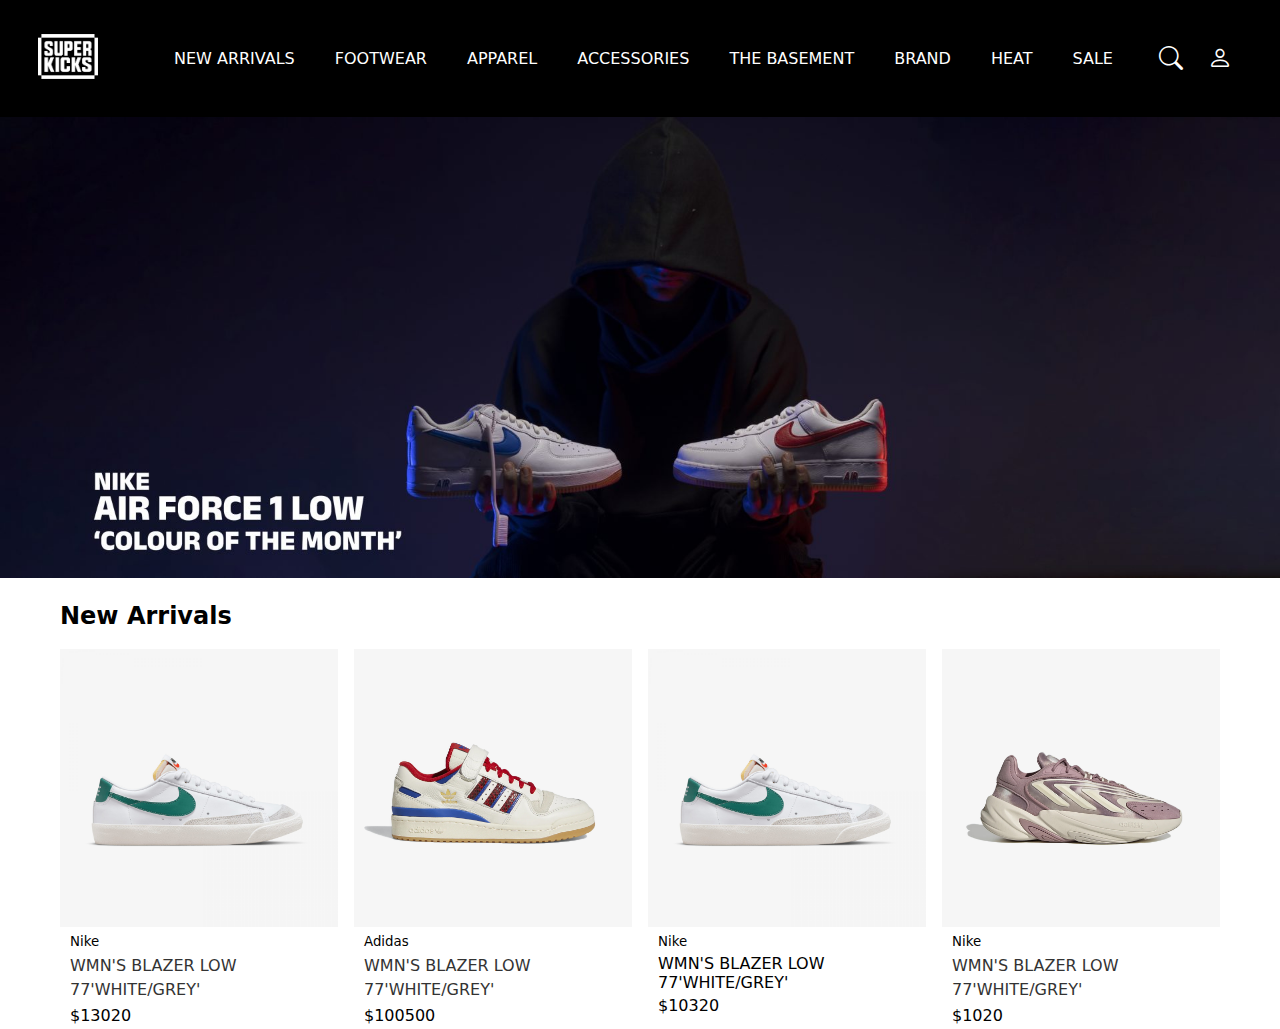
==== super.html @ 25f19853 "v1." ====
<!DOCTYPE html>
<html lang="en">
<head>
    <meta charset="UTF-8">
    <meta http-equiv="X-UA-Compatible" content="IE=edge">
    <meta name="viewport" content="width=device-width, initial-scale=1.0">
    <title>Document</title>
    <link rel="stylesheet" href="super.css">
</head>
<body>
        <nav class="super-nav-link">
            <div class="logo">
            <img src="./img/squarelogo-1.png_x14485" alt="" class="reSize">
        </div>
            
            <ul class="nav-link">
                <li><a href="">NEW ARRIVALS</a></li>
                <li><a href="">FOOTWEAR</a></li>
                <li><a href="">APPAREL</a></li>
                <li><a href="">ACCESSORIES</a></li>
                <li><a href="">THE BASEMENT</a></li>
                <li><a href="">BRAND</a></li>
                <li><a href="">HEAT</a></li>
                <li><a href="">SALE</a></li> 
            </ul>

            <div class="searchUser">
                <i class="bi bi-search col"></i>
                <i class="bi bi-person col"></i>
            </div>
        </nav>

        <section>
            <div class="inner-container">
                <img src="./img/2.jpg" alt="" class="reSize">
            </div>
        </section>

        <section class="outer-card">
            <h2>New Arrivals</h2>
        <div class="wrap-all">
           
            <div class="inner-card">
                <img src="./img/DC4769-112.jpg_x14485" alt="" class="reSize">
                <div class="content">
                    <small class="pm m-5">Nike</small>
                    <div class="pm m-5 col-grey">WMN'S BLAZER LOW 77'WHITE/GREY'</div>
                    <P class="pm m-5">$13020</P>
                </div>
            </div>
            <div class="inner-card">
                <img src="./img/GV9606.jpg_x14485" alt="" class="reSize">
                <div class="content">
                    <small class="pm m-5">Adidas</small>
                    <div class="pm m-5 col-grey">WMN'S BLAZER LOW 77'WHITE/GREY'</div>
                    <P class="pm m-5">$100500</P>
                </div>
            </div>
            <div class="inner-card">
                <img src="./img/DC4769-112.jpg_x14485" alt="" class="reSize">
                <div class="content">
                    <small class="pm m-5">Nike</small>
                    <div class="pm m-5">WMN'S BLAZER LOW 77'WHITE/GREY'</div>
                    <P class="pm m-5">$10320</P>
                </div>
            </div>
            <div class="inner-card">
                <img src="./img/GX1988.jpg_x14485" alt="" class="reSize">
                <div class="content">
                    <small class="pm m-5">Nike</small>
                    <div class="pm m-5 col-grey">WMN'S BLAZER LOW 77'WHITE/GREY'</div>
                    <P class="pm m-5">$1020</P>
                </div>
            </div>
        </div>
        </section>
    
    <script src="./App.js"></script>
</body>
</html>
---- super.css ----
/* using icons from bootstrap */
@import url("https://cdn.jsdelivr.net/npm/bootstrap-icons@1.9.1/font/bootstrap-icons.css");

.pm{
    margin:0px;
    padding:0px;
}
body{
    margin:0px;
    padding:0px;
    font-family: system-ui;
}
.logo{
    width:60px;
}
.reSize{
    width:100%;
}
.nav-link li a{
    text-decoration: none;
    color:white;
    padding:8px 20px;
}
.nav-link{
    display: flex;
    list-style: none;
}
.super-nav-link{
    position: sticky;
    top:0;
    height:13vh;
    background-color: black;
    display: flex;
    justify-content: space-between;
    align-items: center;
    padding:0px 38px;

}
.col{
    color:#fff;
    font-size: 24px;
    padding:0px 10px;
}
.inner-card{
    width:324px;
}

.m-5{
    margin:4px 0px;
}
.outer-card{
    /* margin:0px 4%; */
    padding:0px 60px;
}
.wrap-all{
    display: flex;
    gap:1rem;
}
.content{
    padding:0px 10px;
}
.col-grey{
    color: #333333;
    font-size: 16px;
    line-height: 24px;
}
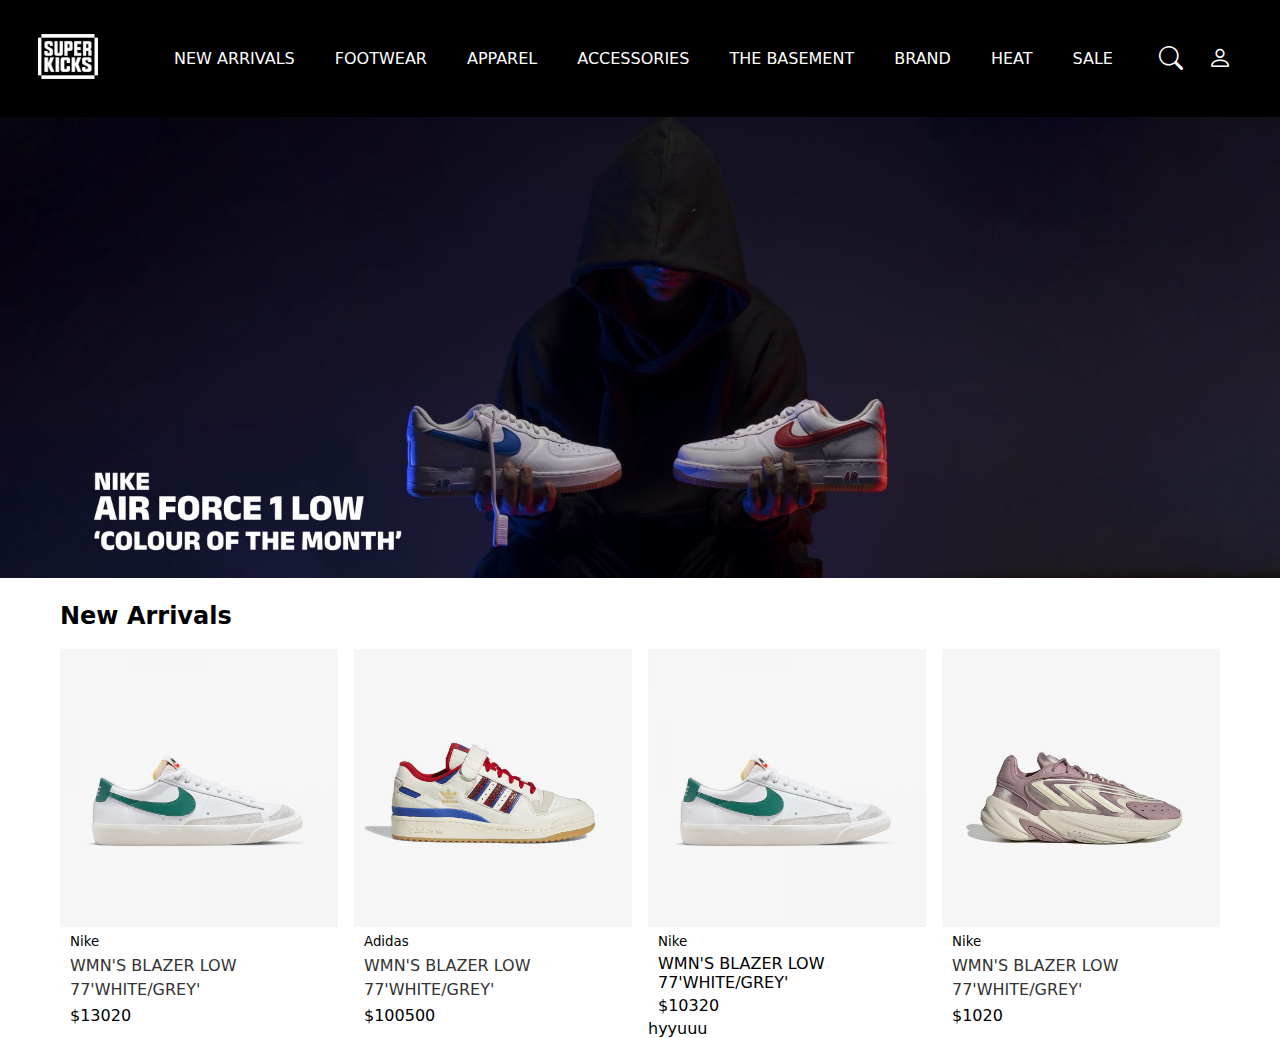
==== commit ed0e56d3: "done" ====
--- a/super.html
+++ b/super.html
@@ -63,6 +63,7 @@
                     <div class="pm m-5">WMN'S BLAZER LOW 77'WHITE/GREY'</div>
                     <P class="pm m-5">$10320</P>
                 </div>
+                hyyuuu
             </div>
             <div class="inner-card">
                 <img src="./img/GX1988.jpg_x14485" alt="" class="reSize">
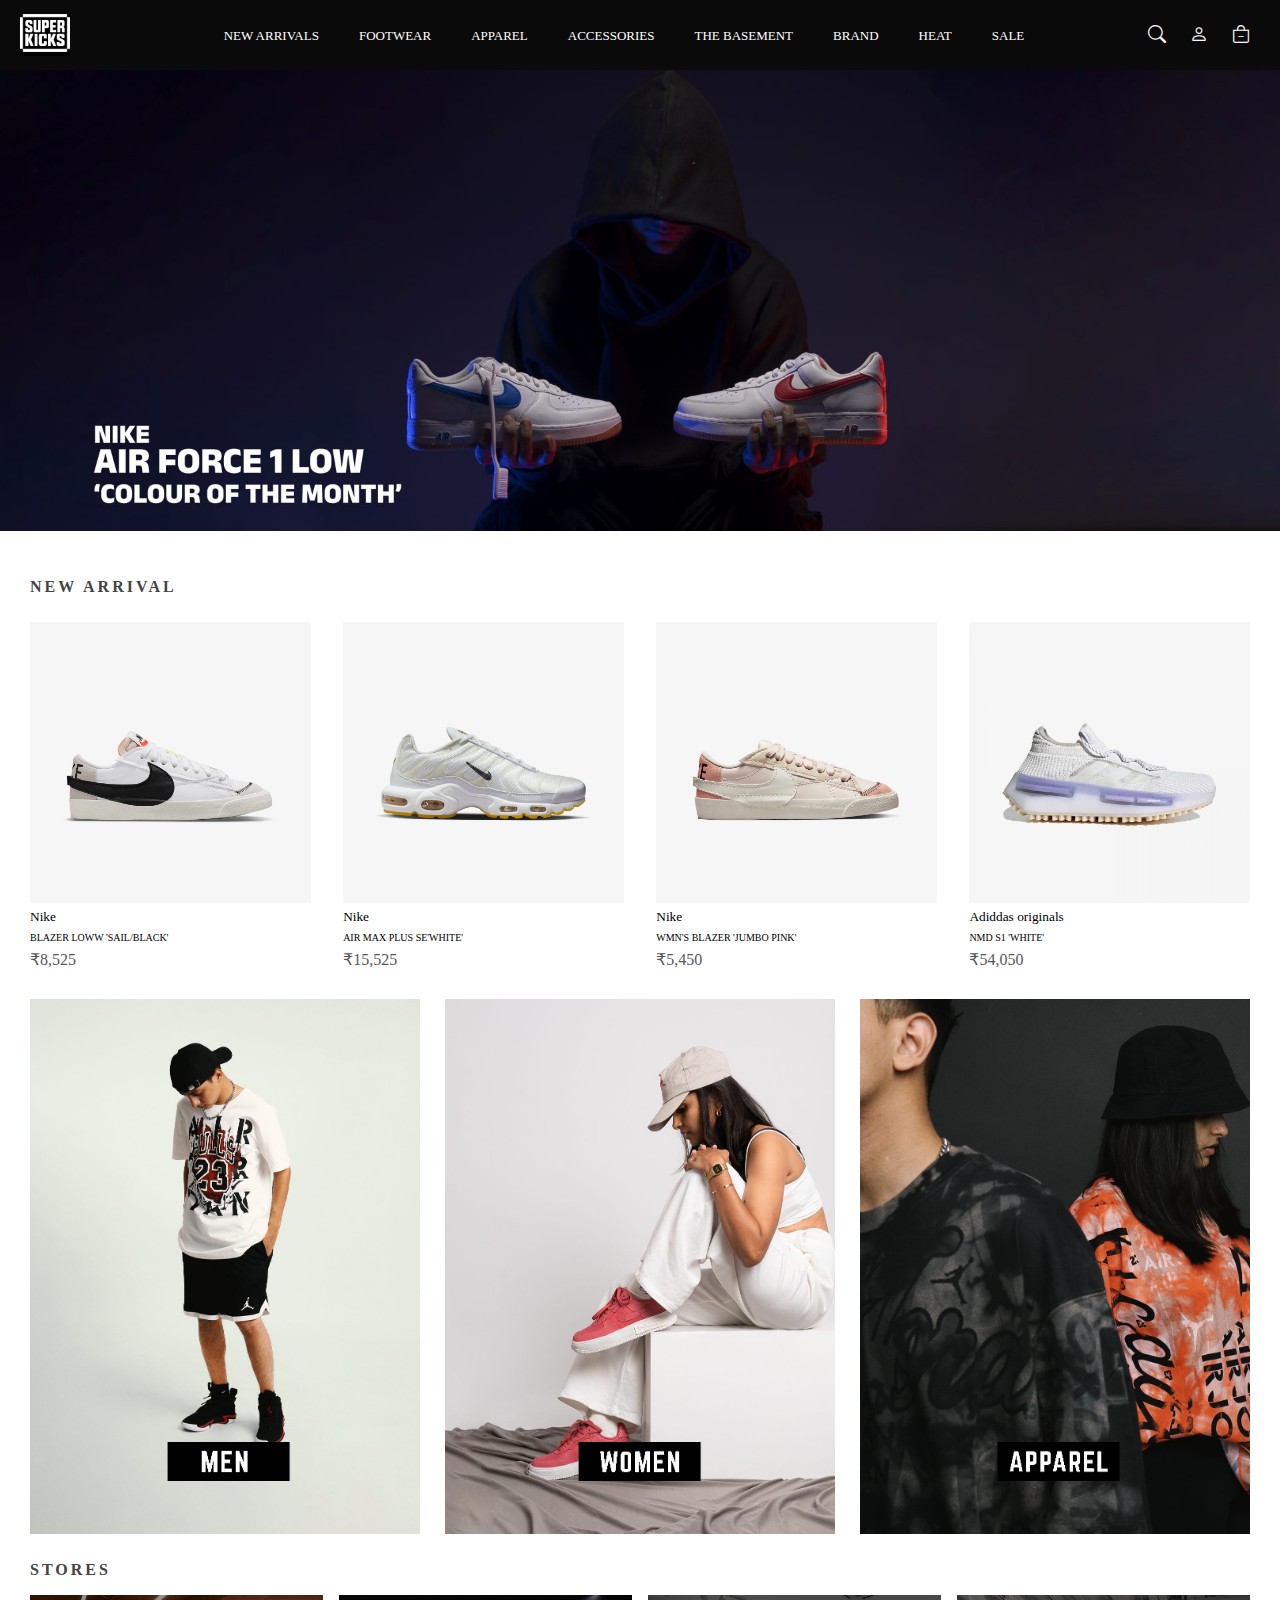
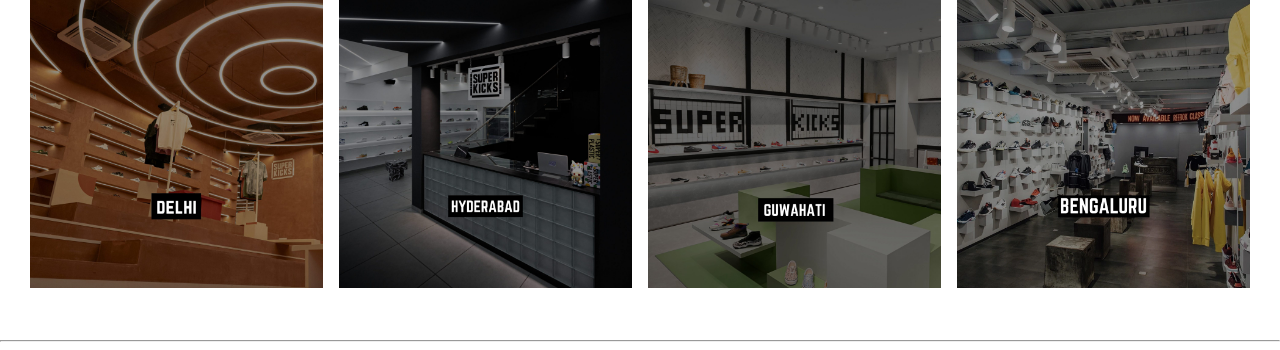
==== commit e965d532: "v1" ====
--- a/super.html
+++ b/super.html
@@ -1,81 +1,129 @@
 <!DOCTYPE html>
 <html lang="en">
+
 <head>
     <meta charset="UTF-8">
     <meta http-equiv="X-UA-Compatible" content="IE=edge">
     <meta name="viewport" content="width=device-width, initial-scale=1.0">
+    <link rel="stylesheet" href="super.css">
     <title>Document</title>
-    <link rel="stylesheet" href="super.css">
+    <!-- CSS only -->
+    <!-- <link href="https://cdn.jsdelivr.net/npm/bootstrap@5.2.1/dist/css/bootstrap.min.css" rel="stylesheet"
+        integrity="sha384-iYQeCzEYFbKjA/T2uDLTpkwGzCiq6soy8tYaI1GyVh/UjpbCx/TYkiZhlZB6+fzT" crossorigin="anonymous"> -->
+
 </head>
-<body>
-        <nav class="super-nav-link">
-            <div class="logo">
-            <img src="./img/squarelogo-1.png_x14485" alt="" class="reSize">
+
+<body onload="loading()">
+    <div class="loading">
+
+    </div>
+    <nav>
+        <div class="nav-logo">
+            <img src="./super.assest/asset 0.png" alt="logo" class="reSize-img">
         </div>
-            
-            <ul class="nav-link">
-                <li><a href="">NEW ARRIVALS</a></li>
-                <li><a href="">FOOTWEAR</a></li>
-                <li><a href="">APPAREL</a></li>
-                <li><a href="">ACCESSORIES</a></li>
-                <li><a href="">THE BASEMENT</a></li>
-                <li><a href="">BRAND</a></li>
-                <li><a href="">HEAT</a></li>
-                <li><a href="">SALE</a></li> 
-            </ul>
 
-            <div class="searchUser">
-                <i class="bi bi-search col"></i>
-                <i class="bi bi-person col"></i>
-            </div>
-        </nav>
+        <ul class="nav-links">
+            <li><a href="">NEW ARRIVALS</a></li>
+            <li><a href="">FOOTWEAR</a></li>
+            <li><a href="">APPAREL</a></li>
+            <li><a href="">ACCESSORIES</a></li>
+            <li><a href="">THE BASEMENT</a></li>
+            <li><a href="">BRAND</a></li>
+            <li><a href="">HEAT</a></li>
+            <li><a href="">SALE</a></li>
+        </ul>
 
-        <section>
-            <div class="inner-container">
-                <img src="./img/2.jpg" alt="" class="reSize">
-            </div>
-        </section>
+        <div class="nav-icons">
+            <i class="bi bi-search text-light"></i>
+            <i class="bi bi-person text-light"></i>
+            <i class="bi bi-bag-dash text-light"></i>
+        </div>
+    </nav>
 
-        <section class="outer-card">
-            <h2>New Arrivals</h2>
-        <div class="wrap-all">
-           
+    <header>
+        <div class="header-img" id="get-image">
+            <img src="./super.assest/asset 12.jpeg" alt="" class="reSize-img">
+        </div>
+    </header>
+    <div class="wrap-all-section">
+    <section class="m-5">
+
+            <h2 class="content">NEW ARRIVAL</h2>
+        
+        <div class="flex-wrap-card">
             <div class="inner-card">
-                <img src="./img/DC4769-112.jpg_x14485" alt="" class="reSize">
-                <div class="content">
-                    <small class="pm m-5">Nike</small>
-                    <div class="pm m-5 col-grey">WMN'S BLAZER LOW 77'WHITE/GREY'</div>
-                    <P class="pm m-5">$13020</P>
+                <img src="./super.assest/asset 3.webp" alt="" class="reSize-img">
+                <div class="card-content">
+                    <small class="">Nike</small>
+                    <div class="card-p">BLAZER LOWW 'SAIL/BLACK'</div>
+                    <span class="col-lg">₹8,525</span>
                 </div>
             </div>
             <div class="inner-card">
-                <img src="./img/GV9606.jpg_x14485" alt="" class="reSize">
-                <div class="content">
-                    <small class="pm m-5">Adidas</small>
-                    <div class="pm m-5 col-grey">WMN'S BLAZER LOW 77'WHITE/GREY'</div>
-                    <P class="pm m-5">$100500</P>
+                <img src="./super.assest/asset 4.webp" alt="" class="reSize-img">
+                <div class="card-content">
+                    <small class="">Nike</small>
+                    <div class="card-p">AIR MAX PLUS SE'WHITE'</div>
+                    <span class="col-lg">₹15,525</span>
                 </div>
             </div>
             <div class="inner-card">
-                <img src="./img/DC4769-112.jpg_x14485" alt="" class="reSize">
-                <div class="content">
-                    <small class="pm m-5">Nike</small>
-                    <div class="pm m-5">WMN'S BLAZER LOW 77'WHITE/GREY'</div>
-                    <P class="pm m-5">$10320</P>
+                <img src="./super.assest/asset 2.webp" alt="" class="reSize-img">
+                <div class="card-content">
+                    <small class="">Nike</small>
+                    <div class="card-p">WMN'S BLAZER 'JUMBO PINK'</div>
+                    <span class="col-lg">₹5,450</span>
                 </div>
-                hyyuuu
             </div>
             <div class="inner-card">
-                <img src="./img/GX1988.jpg_x14485" alt="" class="reSize">
-                <div class="content">
-                    <small class="pm m-5">Nike</small>
-                    <div class="pm m-5 col-grey">WMN'S BLAZER LOW 77'WHITE/GREY'</div>
-                    <P class="pm m-5">$1020</P>
+                <img src="./super.assest/asset 5.jpeg" alt="" class="reSize-img">
+                <div class="card-content">
+                    <small class="">Adiddas originals</small>
+                    <div class="card-p">NMD S1 'WHITE'</div>
+                    <span class="col-lg">₹54,050</span>
                 </div>
+            
+        </div>
+        
+    </section>
+
+    <section class="m-5">
+        
+        <div class="flex-all-card">
+        <div class="all-card">
+            <img src="./super.assest/asset 9.jpeg" alt="" class="reSize-img">
+        </div>
+        <div class="all-card">
+            <img src="./super.assest/asset 10.jpeg" alt="" class="reSize-img">
+        </div>
+        <div class="all-card">
+            <img src="./super.assest/asset 11.jpeg" alt="" class="reSize-img">
+        </div>
+    </div>
+    </section>
+
+    <section class="m-6">
+        <h2 class="content">STORES</h2>
+        <div class="flex-stores-img">
+            <div class="all-store">
+                <img src="./super.assest/asset 21.jpeg" alt="" class="reSize-img">
             </div>
+            <div class="all-store">
+                <img src="./super.assest/asset 22.jpeg" alt="" class="reSize-img">
+            </div>
+            <div class="all-store">
+                <img src="./super.assest/asset 23.jpeg" alt="" class="reSize-img">
+            </div>
+            <div class="all-store">
+                <img src="./super.assest/asset 20.webp" alt="" class="reSize-img">
+            </div>
+            
         </div>
-        </section>
-    
+    </section>
+</div>
+
+    <hr>
     <script src="./App.js"></script>
 </body>
+
 </html>--- a/super.css
+++ b/super.css
@@ -1,67 +1,190 @@
-
-/* using icons from bootstrap */
+/* bootstrap icon link */
 @import url("https://cdn.jsdelivr.net/npm/bootstrap-icons@1.9.1/font/bootstrap-icons.css");
 
-.pm{
-    margin:0px;
-    padding:0px;
+/* font-family */
+@import url('https://fonts.googleapis.com/css2?family=Poppins&display=swap');
+
+
+:root {
+    --black: (#000000);
+    --sec-black: (#0a0a0a);
+    --light-grey: (#777777);
+    --lighter-black: (#0d0c0c);
+    --lighter-grey: (#999999);
+    --success: (#25d366);
+    --poppins: ('Poppins', sans-serif);
 }
-body{
-    margin:0px;
-    padding:0px;
-    font-family: system-ui;
+
+body {
+    margin: 0px;
 }
-.logo{
-    width:60px;
-}
-.reSize{
-    width:100%;
-}
-.nav-link li a{
-    text-decoration: none;
-    color:white;
-    padding:8px 20px;
-}
-.nav-link{
-    display: flex;
-    list-style: none;
-}
-.super-nav-link{
-    position: sticky;
-    top:0;
-    height:13vh;
-    background-color: black;
+
+/* main container of nav */
+nav {
     display: flex;
     justify-content: space-between;
     align-items: center;
-    padding:0px 38px;
+    position: sticky;
+    top: 0;
+    background-color: #0a0a0a;
+    padding: 10px 20px;
+}
+
+.nav-logo {
+    width: 50px;
+    background-color: #000000;
+}
+
+.reSize-img {
+    width: 100%;
+}
+
+.nav-links {
+    display: flex;
+    list-style-type: none;
+    align-items: center;
+}
+
+ul li a {
+    text-decoration: none;
+    color: #fff;
+    padding: 0px 20px;
+    font-size: 13px;
+}
+
+.text-light {
+    color: white;
+    font-size: 18px;
+    margin: 0px 10px;
+}
+
+
+.col-lg {
+    color: #575757;
+}
+
+.flex-wrap-card .inner-card {
+    width: 23%;
+    margin:10px 0px;
+}
+
+.content {
+    font-size: 16px;
+    line-height: 24px;
+    font-family: var(--poppins);
+    color: #444444;
+    letter-spacing: 3px;
+}
+
+.card-p {
+    font-family: "PT Sans";
+    font-size: 10px;
+    line-height: 25.6px;
+}
+
+.flex-wrap-card {
+    display: flex;
+    justify-content: space-between;
+    /* flex-wrap: wrap; */
 
 }
-.col{
-    color:#fff;
-    font-size: 24px;
-    padding:0px 10px;
-}
-.inner-card{
-    width:324px;
+.wrap-all-section{
+    padding:20px 30px;
 }
 
-.m-5{
-    margin:4px 0px;
+
+.all-card{
+    width:32%;
 }
-.outer-card{
-    /* margin:0px 4%; */
-    padding:0px 60px;
+.flex-all-card{
+    display: flex;
+    justify-content: space-between;
 }
-.wrap-all{
+.all-store{
+    width:24%;
+    overflow: hidden;
+}
+
+.flex-stores-img{
     display: flex;
-    gap:1rem;
+    justify-content: space-between;
 }
-.content{
-    padding:0px 10px;
+
+section{
+    margin: 20px 0px;
 }
-.col-grey{
-    color: #333333;
+@media (max-width:1200px) {
+    nav {
+        display: none;
+    }
+}
+
+@media (max-width:800px)
+{
+    
+.flex-wrap-card .inner-card {
+    width: 48%;
+    margin:10px 0px;
+}
+
+.content {
     font-size: 16px;
     line-height: 24px;
+    font-family: var(--poppins);
+    color: #444444;
+    letter-spacing: 3px;
+}
+
+.flex-wrap-card {
+    display: flex;
+    justify-content: space-between;
+    flex-wrap: wrap;
+
+}
+.all-store{
+    width:48%;
+    margin:10px 0px;
+    /* overflow: hidden; */
+}
+
+.flex-stores-img{
+    display: flex;
+    justify-content: space-between;
+    flex-wrap: wrap;
+}
+    
+}
+@media (max-width:500px)
+{
+    
+.flex-wrap-card .inner-card {
+    width: 90%;
+    margin:10px 0px;
+}
+
+.content {
+    font-size: 16px;
+    line-height: 24px;
+    font-family: var(--poppins);
+    color: #444444;
+    letter-spacing: 3px;
+}
+
+.flex-wrap-card {
+    display: flex;
+    flex-direction: column;
+    align-items: center;
+}
+.all-store{
+    width:90%;
+    margin:10px 0px;
+    /* overflow: hidden; */
+}
+
+.flex-stores-img{
+    display: flex;
+    flex-direction: column;
+    align-items: center;
+}
+    
 }